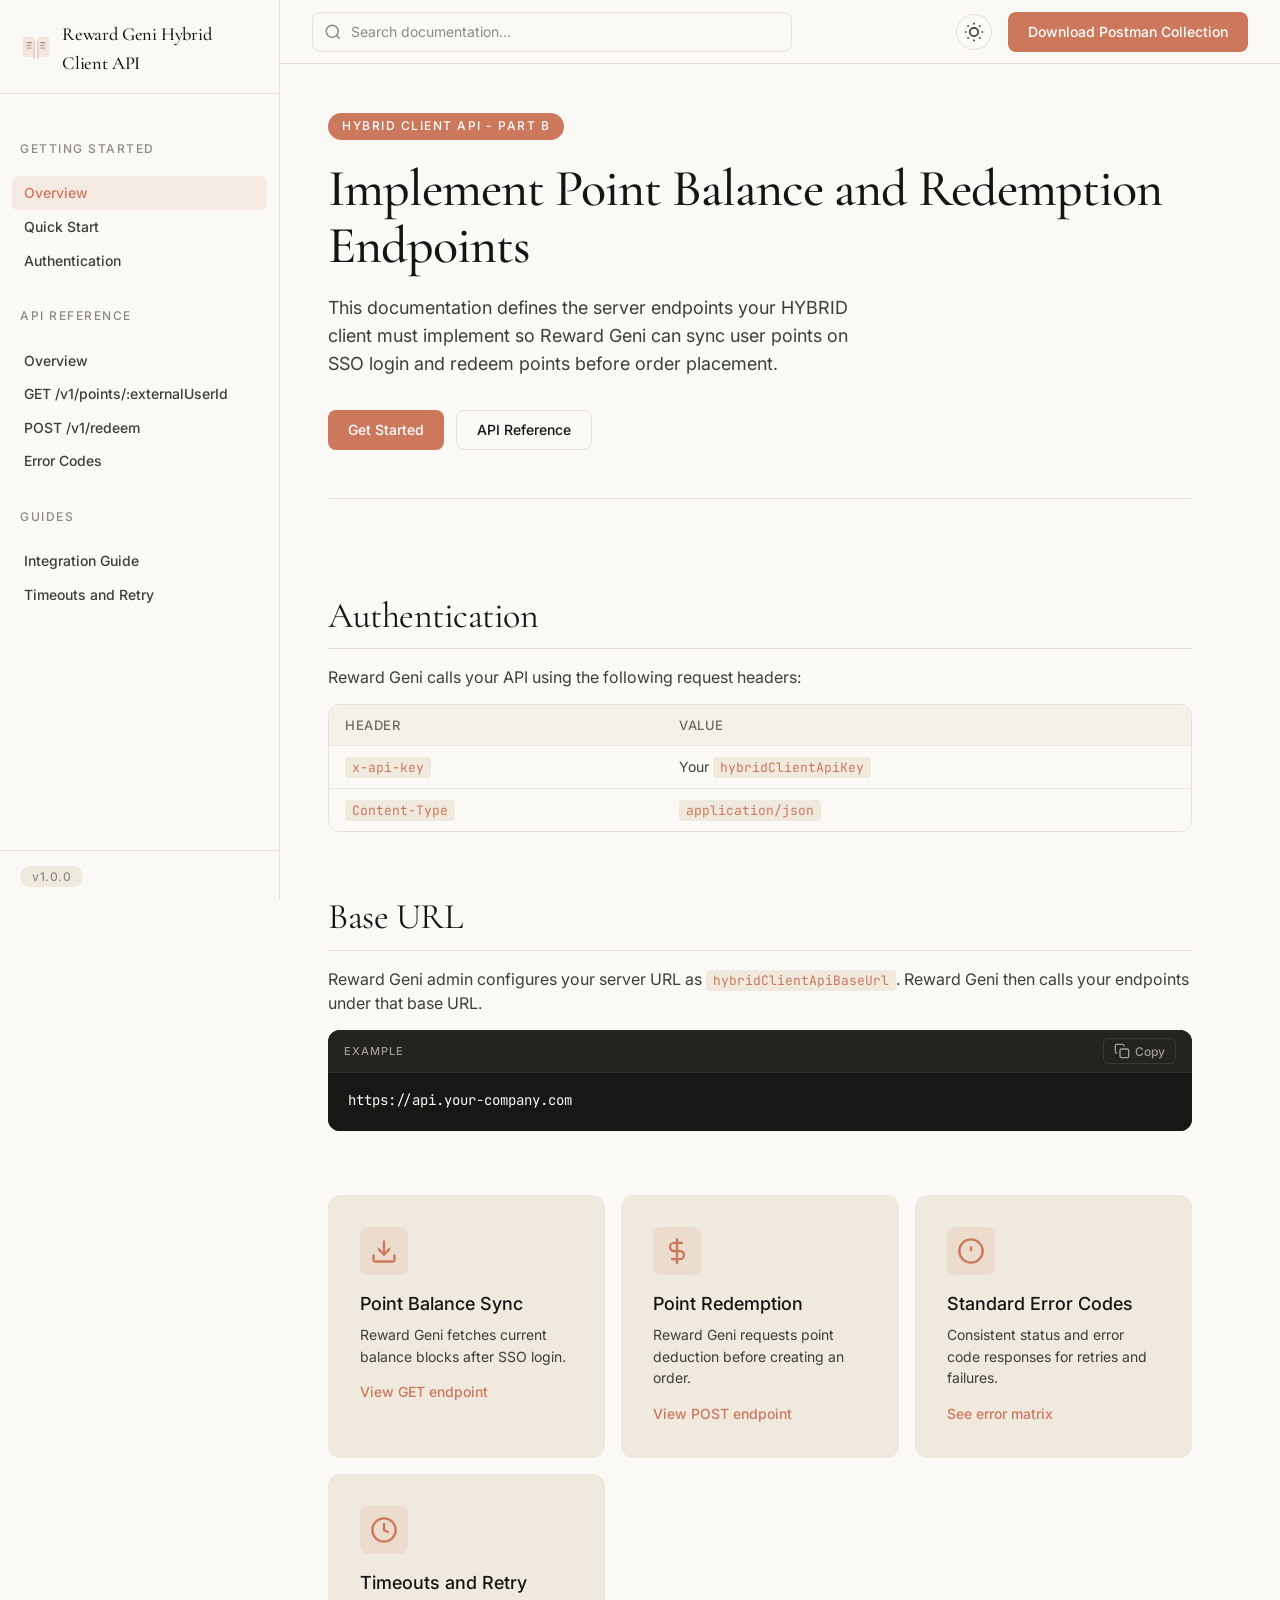
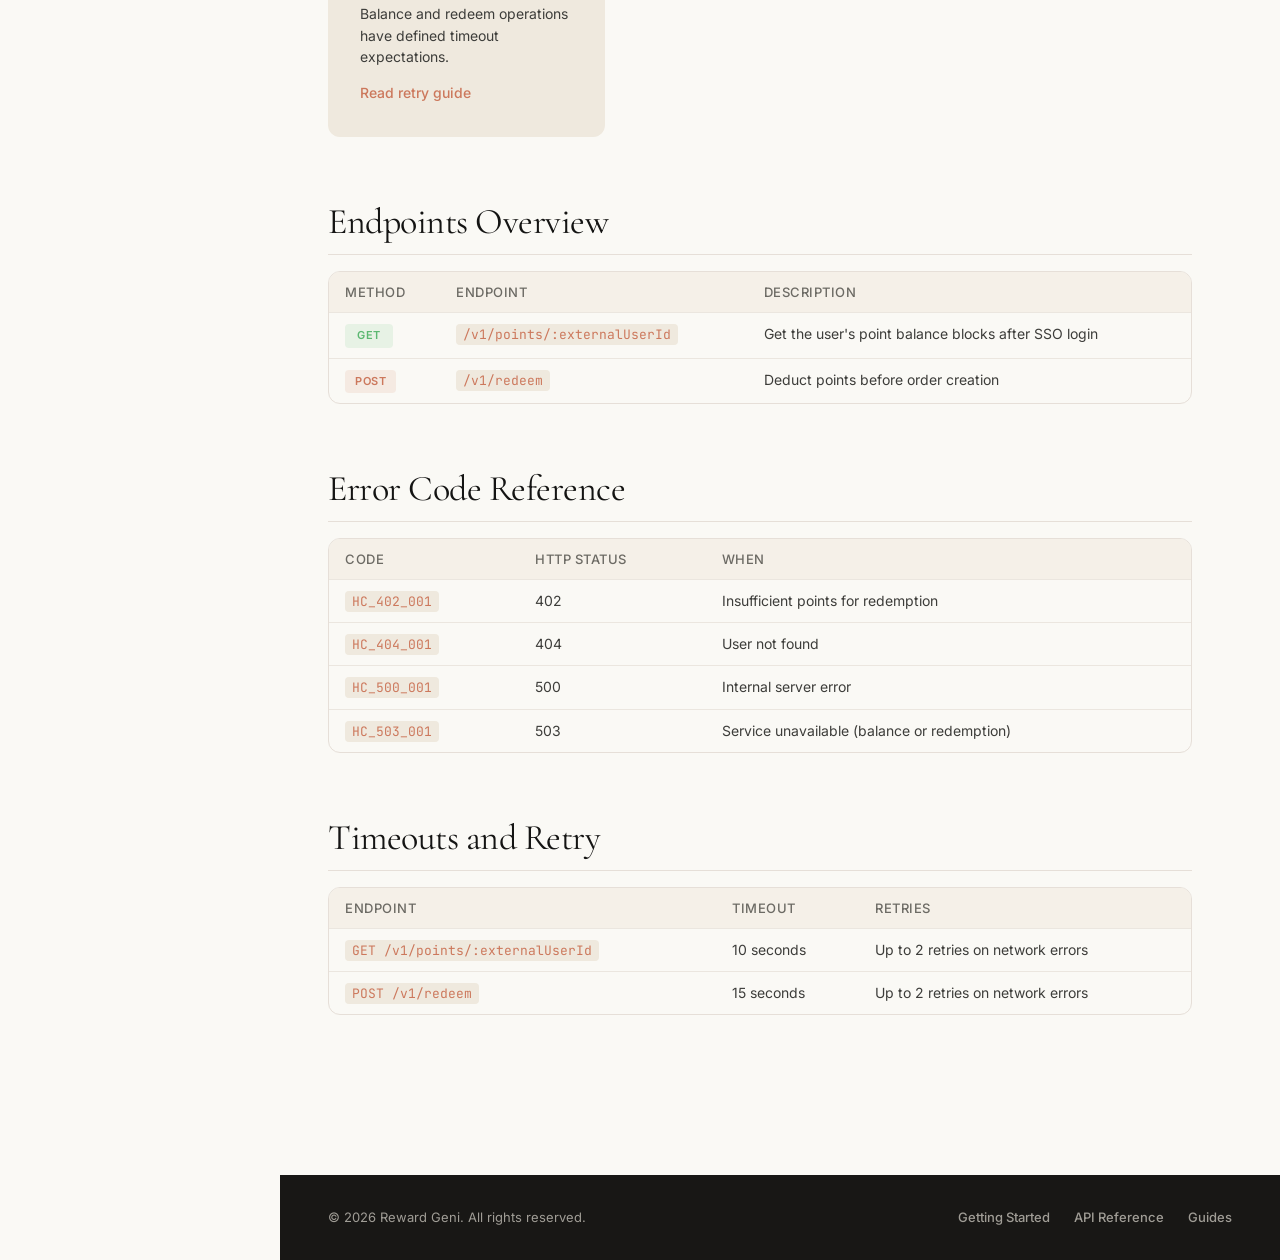
==== index.html @ 3ddd70ef "first commit" ====
<!DOCTYPE html>
<html lang="en" data-theme="light">

<head>
    <meta charset="UTF-8">
    <meta name="viewport" content="width=device-width, initial-scale=1.0">
    <title>Reward Geni - Hybrid Client API (Part B)</title>
    <meta name="description"
        content="Part B Hybrid Client API documentation for Reward Geni. Includes x-api-key authentication, point balance sync, point redemption, error codes, and retries.">
    <meta name="keywords"
        content="Reward Geni, Hybrid Client API, Part B, x-api-key, points, redemption, API documentation">
    <meta name="author" content="Reward Geni">
    <meta property="og:title" content="Reward Geni - Hybrid Client API (Part B)">
    <meta property="og:description"
        content="Documentation for implementing Part B Hybrid Client API endpoints on your server.">
    <meta property="og:type" content="website">
    <meta name="twitter:card" content="summary_large_image">
    <link rel="icon" type="image/svg+xml" href="assets/favicon.svg">
    <link rel="stylesheet" href="styles.css">
    <link rel="preconnect" href="https://fonts.googleapis.com">
    <link rel="preconnect" href="https://fonts.gstatic.com" crossorigin>
    <link
        href="https://fonts.googleapis.com/css2?family=Cormorant+Garamond:ital,wght@0,400;0,500;0,600;0,700;1,400&family=Inter:wght@300;400;500;600;700&family=JetBrains+Mono:wght@400;500&display=swap"
        rel="stylesheet">
</head>

<body>
    <aside class="sidebar" id="sidebar">
        <div class="sidebar-header">
            <a href="index.html" class="logo-link">
                <img src="assets/logo.svg" alt="Reward Geni" class="logo">
                <span class="logo-text" data-config-site-name>Reward Geni Hybrid Client API</span>
            </a>
            <button class="sidebar-close" id="sidebarClose" aria-label="Close sidebar">
                <svg width="24" height="24" viewBox="0 0 24 24" fill="none" stroke="currentColor" stroke-width="2">
                    <path d="M18 6L6 18M6 6l12 12" />
                </svg>
            </button>
        </div>
        <nav class="sidebar-nav">
            <div class="nav-section">
                <h3 class="nav-section-title">Getting Started</h3>
                <ul class="nav-list">
                    <li><a href="index.html" class="nav-link active">Overview</a></li>
                    <li><a href="docs/getting-started.html" class="nav-link">Quick Start</a></li>
                    <li><a href="docs/getting-started.html#authentication" class="nav-link">Authentication</a></li>
                </ul>
            </div>
            <div class="nav-section">
                <h3 class="nav-section-title">API Reference</h3>
                <ul class="nav-list">
                    <li><a href="docs/api.html" class="nav-link">Overview</a></li>
                    <li><a href="docs/api.html#get-point-balance" class="nav-link">GET /v1/points/:externalUserId</a>
                    </li>
                    <li><a href="docs/api.html#redeem-points" class="nav-link">POST /v1/redeem</a></li>
                    <li><a href="docs/api.html#error-codes" class="nav-link">Error Codes</a></li>
                </ul>
            </div>
            <div class="nav-section">
                <h3 class="nav-section-title">Guides</h3>
                <ul class="nav-list">
                    <li><a href="docs/guides.html" class="nav-link">Integration Guide</a></li>
                    <li><a href="docs/guides.html#timeouts-and-retry" class="nav-link">Timeouts and Retry</a></li>
                </ul>
            </div>
        </nav>
        <div class="sidebar-footer">
            <span class="version-badge" data-config-api-version>v1.0.0</span>
        </div>
    </aside>

    <div class="main-wrapper">
        <header class="topbar">
            <button class="menu-toggle" id="menuToggle" aria-label="Open sidebar">
                <svg width="24" height="24" viewBox="0 0 24 24" fill="none" stroke="currentColor" stroke-width="2">
                    <path d="M3 12h18M3 6h18M3 18h18" />
                </svg>
            </button>
            <div class="search-container">
                <svg class="search-icon" width="18" height="18" viewBox="0 0 24 24" fill="none" stroke="currentColor"
                    stroke-width="2">
                    <circle cx="11" cy="11" r="8" />
                    <path d="m21 21-4.35-4.35" />
                </svg>
                <input type="text" id="searchInput" class="search-input" placeholder="Search documentation..."
                    autocomplete="off">
                <div class="search-results" id="searchResults"></div>
            </div>
            <div class="topbar-actions">
                <button class="theme-toggle" id="themeToggle" aria-label="Toggle theme">
                    <svg class="sun-icon" width="20" height="20" viewBox="0 0 24 24" fill="none" stroke="currentColor"
                        stroke-width="2">
                        <circle cx="12" cy="12" r="5" />
                        <path
                            d="M12 1v2M12 21v2M4.22 4.22l1.42 1.42M18.36 18.36l1.42 1.42M1 12h2M21 12h2M4.22 19.78l1.42-1.42M18.36 5.64l1.42-1.42" />
                    </svg>
                    <svg class="moon-icon" width="20" height="20" viewBox="0 0 24 24" fill="none" stroke="currentColor"
                        stroke-width="2">
                        <path d="M21 12.79A9 9 0 1 1 11.21 3 7 7 0 0 0 21 12.79z" />
                    </svg>
                </button>
                <button type="button" class="btn btn-primary postman-download"
                    data-download-url="Reward%20Geni%20-%20Hybrid%20Client%20API%20Spec%20%28Part%20B%29.postman_collection.json"
                    data-download-filename="reward-geni-hybrid-client-api-part-b.postman_collection.json"
                    aria-label="Download Postman Collection">Download Postman Collection</button>
            </div>
        </header>

        <main class="content">
            <section class="hero">
                <div class="hero-content">
                    <span class="badge">Hybrid Client API - Part B</span>
                    <h1>Implement Point Balance and Redemption Endpoints</h1>
                    <p class="hero-description">
                        This documentation defines the server endpoints your HYBRID client must implement so Reward Geni
                        can sync user points on SSO login and redeem points before order placement.
                    </p>
                    <div class="hero-actions">
                        <a href="docs/getting-started.html" class="btn btn-primary">Get Started</a>
                        <a href="docs/api.html" class="btn btn-secondary">API Reference</a>
                    </div>
                </div>
            </section>

            <section class="content-section">
                <h2 id="authentication">Authentication <a href="#authentication" class="anchor-link">#</a></h2>
                <p>Reward Geni calls your API using the following request headers:</p>
                <div class="table-wrapper">
                    <table class="api-table">
                        <thead>
                            <tr>
                                <th>Header</th>
                                <th>Value</th>
                            </tr>
                        </thead>
                        <tbody>
                            <tr>
                                <td><code>x-api-key</code></td>
                                <td>Your <code>hybridClientApiKey</code></td>
                            </tr>
                            <tr>
                                <td><code>Content-Type</code></td>
                                <td><code>application/json</code></td>
                            </tr>
                        </tbody>
                    </table>
                </div>
            </section>

            <section class="content-section">
                <h2 id="base-url">Base URL <a href="#base-url" class="anchor-link">#</a></h2>
                <p>
                    Reward Geni admin configures your server URL as <code>hybridClientApiBaseUrl</code>. Reward Geni
                    then
                    calls your endpoints under that base URL.
                </p>
                <div class="code-block">
                    <div class="code-header">
                        <span class="code-lang">Example</span>
                        <button class="copy-btn" data-code="https://api.your-company.com">
                            <svg width="16" height="16" viewBox="0 0 24 24" fill="none" stroke="currentColor"
                                stroke-width="2">
                                <rect x="9" y="9" width="13" height="13" rx="2" ry="2" />
                                <path d="M5 15H4a2 2 0 0 1-2-2V4a2 2 0 0 1 2-2h9a2 2 0 0 1 2 2v1" />
                            </svg>
                            Copy
                        </button>
                    </div>
                    <pre><code>https://api.your-company.com</code></pre>
                </div>
            </section>

            <section class="features-grid">
                <div class="feature-card">
                    <div class="feature-icon">
                        <svg width="28" height="28" viewBox="0 0 24 24" fill="none" stroke="currentColor"
                            stroke-width="2">
                            <path d="M21 15v4a2 2 0 0 1-2 2H5a2 2 0 0 1-2-2v-4" />
                            <polyline points="7 10 12 15 17 10" />
                            <line x1="12" y1="15" x2="12" y2="3" />
                        </svg>
                    </div>
                    <h3>Point Balance Sync</h3>
                    <p>Reward Geni fetches current balance blocks after SSO login.</p>
                    <a href="docs/api.html#get-point-balance" class="feature-link">View GET endpoint</a>
                </div>
                <div class="feature-card">
                    <div class="feature-icon">
                        <svg width="28" height="28" viewBox="0 0 24 24" fill="none" stroke="currentColor"
                            stroke-width="2">
                            <path d="M12 1v22" />
                            <path d="M17 5H9.5a3.5 3.5 0 0 0 0 7H14.5a3.5 3.5 0 0 1 0 7H7" />
                        </svg>
                    </div>
                    <h3>Point Redemption</h3>
                    <p>Reward Geni requests point deduction before creating an order.</p>
                    <a href="docs/api.html#redeem-points" class="feature-link">View POST endpoint</a>
                </div>
                <div class="feature-card">
                    <div class="feature-icon">
                        <svg width="28" height="28" viewBox="0 0 24 24" fill="none" stroke="currentColor"
                            stroke-width="2">
                            <circle cx="12" cy="12" r="10" />
                            <line x1="12" y1="8" x2="12" y2="12" />
                            <line x1="12" y1="16" x2="12.01" y2="16" />
                        </svg>
                    </div>
                    <h3>Standard Error Codes</h3>
                    <p>Consistent status and error code responses for retries and failures.</p>
                    <a href="docs/api.html#error-codes" class="feature-link">See error matrix</a>
                </div>
                <div class="feature-card">
                    <div class="feature-icon">
                        <svg width="28" height="28" viewBox="0 0 24 24" fill="none" stroke="currentColor"
                            stroke-width="2">
                            <circle cx="12" cy="12" r="10" />
                            <polyline points="12 6 12 12 16 14" />
                        </svg>
                    </div>
                    <h3>Timeouts and Retry</h3>
                    <p>Balance and redeem operations have defined timeout expectations.</p>
                    <a href="docs/guides.html#timeouts-and-retry" class="feature-link">Read retry guide</a>
                </div>
            </section>

            <section class="content-section">
                <h2 id="endpoints-overview">Endpoints Overview <a href="#endpoints-overview" class="anchor-link">#</a>
                </h2>
                <div class="table-wrapper">
                    <table class="api-table">
                        <thead>
                            <tr>
                                <th>Method</th>
                                <th>Endpoint</th>
                                <th>Description</th>
                            </tr>
                        </thead>
                        <tbody>
                            <tr>
                                <td><span class="method-badge method-get">GET</span></td>
                                <td><code>/v1/points/:externalUserId</code></td>
                                <td>Get the user's point balance blocks after SSO login</td>
                            </tr>
                            <tr>
                                <td><span class="method-badge method-post">POST</span></td>
                                <td><code>/v1/redeem</code></td>
                                <td>Deduct points before order creation</td>
                            </tr>
                        </tbody>
                    </table>
                </div>
            </section>

            <section class="content-section">
                <h2 id="error-codes">Error Code Reference <a href="#error-codes" class="anchor-link">#</a></h2>
                <div class="table-wrapper">
                    <table class="api-table">
                        <thead>
                            <tr>
                                <th>Code</th>
                                <th>HTTP Status</th>
                                <th>When</th>
                            </tr>
                        </thead>
                        <tbody>
                            <tr>
                                <td><code>HC_402_001</code></td>
                                <td>402</td>
                                <td>Insufficient points for redemption</td>
                            </tr>
                            <tr>
                                <td><code>HC_404_001</code></td>
                                <td>404</td>
                                <td>User not found</td>
                            </tr>
                            <tr>
                                <td><code>HC_500_001</code></td>
                                <td>500</td>
                                <td>Internal server error</td>
                            </tr>
                            <tr>
                                <td><code>HC_503_001</code></td>
                                <td>503</td>
                                <td>Service unavailable (balance or redemption)</td>
                            </tr>
                        </tbody>
                    </table>
                </div>
            </section>

            <section class="content-section">
                <h2 id="timeouts-and-retry">Timeouts and Retry <a href="#timeouts-and-retry" class="anchor-link">#</a>
                </h2>
                <div class="table-wrapper">
                    <table class="api-table">
                        <thead>
                            <tr>
                                <th>Endpoint</th>
                                <th>Timeout</th>
                                <th>Retries</th>
                            </tr>
                        </thead>
                        <tbody>
                            <tr>
                                <td><code>GET /v1/points/:externalUserId</code></td>
                                <td>10 seconds</td>
                                <td>Up to 2 retries on network errors</td>
                            </tr>
                            <tr>
                                <td><code>POST /v1/redeem</code></td>
                                <td>15 seconds</td>
                                <td>Up to 2 retries on network errors</td>
                            </tr>
                        </tbody>
                    </table>
                </div>
            </section>

            <section class="content-section">
        </main>

        <footer class="footer">
            <div class="footer-content">
                <p>&copy; <span class="footer-year"></span> Reward Geni. All rights reserved.</p>
                <div class="footer-links">
                    <a href="docs/getting-started.html">Getting Started</a>
                    <a href="docs/api.html">API Reference</a>
                    <a href="docs/guides.html">Guides</a>
                </div>
            </div>
        </footer>
    </div>

    <div class="sidebar-overlay" id="sidebarOverlay"></div>

    <script src="config.js"></script>
    <script src="script.js"></script>
</body>

</html>
---- styles.css ----
/* ============================================
   Reward Geni Documentation — Styles
   Design System: Warm-canvas editorial (Anthropic/Claude inspired)
   ============================================ */

/* CSS Variables — Light Theme (Cream Canvas) */
:root,
[data-theme="light"] {
    --bg-primary: #faf9f5;
    --bg-secondary: #f5f0e8;
    --bg-tertiary: #efe9de;
    --bg-sidebar: #faf9f5;
    --bg-code: #181715;
    --bg-code-header: #252320;
    --bg-code-inner: #1f1e1b;
    --bg-hover: #f5f0e8;
    --bg-badge: #efe9de;
    --text-primary: #141413;
    --text-secondary: #3d3d3a;
    --text-tertiary: #6c6a64;
    --text-muted: #8e8b82;
    --text-link: #cc785c;
    --text-link-hover: #a9583e;
    --border-color: #e6dfd8;
    --border-light: #ebe6df;
    --hairline: #e6dfd8;
    --shadow-sm: 0 1px 3px rgba(20,20,19,0.06);
    --shadow-md: 0 4px 12px rgba(20,20,19,0.08);
    --shadow-lg: 0 10px 30px rgba(20,20,19,0.1);
    --accent: #cc785c;
    --accent-light: rgba(204,120,92,0.12);
    --accent-dark: #a9583e;
    --accent-disabled: #e6dfd8;
    --success: #5db872;
    --success-bg: rgba(93,184,114,0.1);
    --warning: #d4a017;
    --warning-bg: rgba(212,160,23,0.1);
    --danger: #c64545;
    --danger-bg: rgba(198,69,69,0.1);
    --info: #5db8a6;
    --info-bg: rgba(93,184,166,0.1);
    --accent-teal: #5db8a6;
    --accent-amber: #e8a55a;
    --on-primary: #ffffff;
    --on-dark: #faf9f5;
    --on-dark-soft: #a09d96;
    --surface-dark: #181715;
    --surface-dark-elevated: #252320;
    --surface-dark-soft: #1f1e1b;
    --method-get: #5db872;
    --method-get-bg: rgba(93,184,114,0.12);
    --method-post: #cc785c;
    --method-post-bg: rgba(204,120,92,0.12);
    --method-put: #e8a55a;
    --method-put-bg: rgba(232,165,90,0.12);
    --method-delete: #c64545;
    --method-delete-bg: rgba(198,69,69,0.12);
    --radius-xs: 4px;
    --radius-sm: 6px;
    --radius-md: 8px;
    --radius-lg: 12px;
    --radius-xl: 16px;
    --radius-pill: 9999px;
    --sidebar-width: 280px;
    --topbar-height: 64px;
    --font-display: 'Cormorant Garamond', 'Tiempos Headline', Garamond, 'Times New Roman', serif;
    --font-body: 'Inter', -apple-system, BlinkMacSystemFont, 'Segoe UI', Roboto, sans-serif;
    --font-code: 'JetBrains Mono', ui-monospace, 'Cascadia Code', monospace;
}

/* CSS Variables — Dark Theme */
[data-theme="dark"] {
    --bg-primary: #141413;
    --bg-secondary: #181715;
    --bg-tertiary: #1f1e1b;
    --bg-sidebar: #181715;
    --bg-code: #1f1e1b;
    --bg-code-header: #252320;
    --bg-code-inner: #181715;
    --bg-hover: #252320;
    --bg-badge: #252320;
    --text-primary: #faf9f5;
    --text-secondary: #a09d96;
    --text-tertiary: #6c6a64;
    --text-muted: #6c6a64;
    --text-link: #d4916e;
    --text-link-hover: #e8a88a;
    --border-color: #252320;
    --border-light: #1f1e1b;
    --hairline: #252320;
    --shadow-sm: 0 1px 3px rgba(0,0,0,0.3);
    --shadow-md: 0 4px 12px rgba(0,0,0,0.4);
    --shadow-lg: 0 10px 30px rgba(0,0,0,0.5);
    --accent: #d4916e;
    --accent-light: rgba(212,145,110,0.15);
    --accent-dark: #e8a88a;
    --accent-disabled: #252320;
    --success: #5db872;
    --success-bg: rgba(93,184,114,0.15);
    --warning: #e8a55a;
    --warning-bg: rgba(232,165,90,0.15);
    --danger: #d46b6b;
    --danger-bg: rgba(212,107,107,0.15);
    --info: #5db8a6;
    --info-bg: rgba(93,184,166,0.15);
    --accent-teal: #5db8a6;
    --accent-amber: #e8a55a;
    --on-primary: #ffffff;
    --on-dark: #faf9f5;
    --on-dark-soft: #a09d96;
    --surface-dark: #1f1e1b;
    --surface-dark-elevated: #252320;
    --surface-dark-soft: #181715;
    --method-get: #5db872;
    --method-get-bg: rgba(93,184,114,0.15);
    --method-post: #d4916e;
    --method-post-bg: rgba(212,145,110,0.15);
    --method-put: #e8a55a;
    --method-put-bg: rgba(232,165,90,0.15);
    --method-delete: #d46b6b;
    --method-delete-bg: rgba(212,107,107,0.15);
}

/* Reset */
*, *::before, *::after { box-sizing: border-box; margin: 0; padding: 0; }

html {
    scroll-padding-top: calc(var(--topbar-height) + 24px);
    scroll-behavior: smooth;
}

body {
    font-family: var(--font-body);
    background: var(--bg-primary);
    color: var(--text-primary);
    font-size: 16px;
    line-height: 1.55;
    min-height: 100vh;
    -webkit-font-smoothing: antialiased;
    -moz-osx-font-smoothing: grayscale;
}

/* ============================================
   Sidebar
   ============================================ */
.sidebar {
    position: fixed;
    left: 0; top: 0;
    width: var(--sidebar-width);
    height: 100vh;
    background: var(--bg-sidebar);
    border-right: 1px solid var(--hairline);
    display: flex;
    flex-direction: column;
    z-index: 100;
    transition: transform 0.3s ease;
    overflow-y: auto;
}

.sidebar-header {
    padding: 20px 20px 16px;
    border-bottom: 1px solid var(--hairline);
    display: flex;
    align-items: center;
    justify-content: space-between;
    flex-shrink: 0;
}

.sidebar-close {
    display: none;
    background: none;
    border: none;
    color: var(--text-secondary);
    cursor: pointer;
    padding: 4px;
    border-radius: var(--radius-sm);
}
.sidebar-close:hover { background: var(--bg-hover); }

.logo-link {
    display: flex;
    align-items: center;
    gap: 10px;
    text-decoration: none;
    color: var(--text-primary);
}

.logo {
    width: 32px; height: 32px;
    border-radius: var(--radius-sm);
}

.logo-text {
    font-family: var(--font-display);
    font-size: 1.15rem;
    font-weight: 500;
    letter-spacing: -0.01em;
    color: var(--text-primary);
}

.sidebar-nav {
    flex: 1;
    padding: 16px 12px;
    overflow-y: auto;
}

.nav-section { margin-bottom: 24px; }

.nav-section-title {
    font-family: var(--font-body);
    font-size: 12px;
    font-weight: 500;
    text-transform: uppercase;
    letter-spacing: 1.5px;
    color: var(--text-muted);
    padding: 0 8px 8px;
}

.nav-list { list-style: none; }

.nav-link {
    display: block;
    padding: 7px 12px;
    font-family: var(--font-body);
    font-size: 14px;
    font-weight: 500;
    color: var(--text-secondary);
    text-decoration: none;
    border-radius: var(--radius-sm);
    transition: all 0.15s ease;
    line-height: 1.4;
}

.nav-link:hover {
    background: var(--bg-hover);
    color: var(--text-primary);
}

.nav-link.active {
    background: var(--accent-light);
    color: var(--accent);
}

.sidebar-footer {
    padding: 12px 20px;
    border-top: 1px solid var(--hairline);
    flex-shrink: 0;
}

.version-badge {
    font-family: var(--font-body);
    font-size: 12px;
    font-weight: 500;
    background: var(--bg-badge);
    color: var(--text-muted);
    padding: 3px 12px;
    border-radius: var(--radius-pill);
    letter-spacing: 0.5px;
}

/* ============================================
   Main Wrapper
   ============================================ */
.main-wrapper {
    margin-left: var(--sidebar-width);
    min-height: 100vh;
    display: flex;
    flex-direction: column;
}

/* ============================================
   Top Bar
   ============================================ */
.topbar {
    position: sticky;
    top: 0;
    z-index: 140;
    height: var(--topbar-height);
    border-bottom: 1px solid var(--hairline);
    display: flex;
    align-items: center;
    padding: 0 32px;
    gap: 16px;
    backdrop-filter: blur(12px);
    overflow-anchor: none;
}

[data-theme="light"] .topbar { background: rgba(250,249,245,0.88); }
[data-theme="dark"] .topbar  { background: rgba(20,20,19,0.88); }

.menu-toggle {
    display: none;
    background: none;
    border: none;
    color: var(--text-secondary);
    cursor: pointer;
    padding: 6px;
    border-radius: var(--radius-sm);
}
.menu-toggle:hover { background: var(--bg-hover); }

.search-container {
    flex: 1;
    max-width: 480px;
    position: relative;
    z-index: 180;
    overflow-anchor: none;
}

.search-icon {
    position: absolute;
    left: 12px; top: 50%;
    transform: translateY(-50%);
    color: var(--text-muted);
    pointer-events: none;
}

.search-input {
    width: 100%;
    padding: 9px 14px 9px 38px;
    background: var(--bg-primary);
    border: 1px solid var(--hairline);
    border-radius: var(--radius-md);
    font-family: var(--font-body);
    font-size: 14px;
    color: var(--text-primary);
    outline: none;
    transition: border-color 0.15s ease, box-shadow 0.15s ease;
    height: 40px;
}

.search-input:focus {
    border-color: var(--accent);
    box-shadow: 0 0 0 3px var(--accent-light);
}

.search-input::placeholder { color: var(--text-muted); }

.search-results {
    visibility: hidden;
    opacity: 0;
    position: absolute;
    top: calc(100% + 6px);
    left: 0; right: 0;
    background: var(--bg-primary);
    border: 1px solid var(--hairline);
    border-radius: var(--radius-lg);
    box-shadow: var(--shadow-lg);
    max-height: 400px;
    overflow-y: auto;
    z-index: 220;
    pointer-events: none;
    transition: opacity 0.15s ease, visibility 0.15s ease;
    overflow-anchor: none;
}

.search-results.active {
    visibility: visible;
    opacity: 1;
    pointer-events: auto;
}

.search-result-item {
    padding: 12px 16px;
    border-bottom: 1px solid var(--border-light);
    cursor: pointer;
    text-decoration: none;
    display: block;
    color: inherit;
    transition: background 0.1s;
}
.search-result-item:hover { background: var(--bg-hover); }
.search-result-item:last-child { border-bottom: none; }

.search-result-title {
    font-weight: 500;
    font-size: 14px;
    color: var(--text-primary);
    margin-bottom: 2px;
}

.search-result-section {
    font-size: 13px;
    color: var(--text-muted);
}

.search-no-results {
    padding: 16px;
    text-align: center;
    color: var(--text-muted);
    font-size: 14px;
}

.topbar-actions {
    display: flex;
    align-items: center;
    gap: 16px;
    margin-left: auto;
}

.postman-download {
    height: 32px;
    padding: 0 16px;
    font-size: 13px;
}

.theme-toggle {
    background: none;
    border: 1px solid var(--hairline);
    color: var(--text-secondary);
    cursor: pointer;
    padding: 0;
    width: 36px;
    height: 36px;
    border-radius: var(--radius-pill);
    display: flex;
    align-items: center;
    justify-content: center;
    transition: all 0.15s ease;
}
.theme-toggle:hover { background: var(--bg-hover); color: var(--text-primary); border-color: var(--accent); }

[data-theme="light"] .moon-icon { display: none; }
[data-theme="dark"]  .sun-icon  { display: none; }

/* ============================================
   Content
   ============================================ */
.content {
    flex: 1;
    padding: 48px 48px 96px;
    max-width: 960px;
    width: 100%;
}

/* Hero */
.hero {
    margin-bottom: 96px;
    padding-bottom: 48px;
    border-bottom: 1px solid var(--hairline);
}

.badge {
    display: inline-block;
    font-family: var(--font-body);
    font-size: 12px;
    font-weight: 500;
    letter-spacing: 1.5px;
    text-transform: uppercase;
    background: var(--accent);
    color: var(--on-primary);
    padding: 4px 14px;
    border-radius: var(--radius-pill);
    margin-bottom: 20px;
}

.hero h1 {
    font-family: var(--font-display);
    font-size: clamp(2.25rem, 5vw, 3.25rem);
    font-weight: 500;
    letter-spacing: -1px;
    line-height: 1.1;
    margin-bottom: 20px;
    color: var(--text-primary);
}

.hero-description {
    font-family: var(--font-body);
    font-size: 18px;
    font-weight: 400;
    color: var(--text-secondary);
    max-width: 560px;
    margin-bottom: 32px;
    line-height: 1.55;
}

.hero-actions {
    display: flex;
    gap: 12px;
    flex-wrap: wrap;
}

/* Buttons */
.btn {
    display: inline-flex;
    align-items: center;
    gap: 6px;
    padding: 12px 20px;
    font-family: var(--font-body);
    font-size: 14px;
    font-weight: 500;
    line-height: 1;
    border-radius: var(--radius-md);
    text-decoration: none;
    transition: all 0.15s ease;
    border: none;
    cursor: pointer;
    height: 40px;
}

.btn-primary {
    background: var(--accent);
    color: var(--on-primary);
}
.btn-primary:hover { background: var(--accent-dark); }

.btn-secondary {
    background: var(--bg-primary);
    color: var(--text-primary);
    border: 1px solid var(--hairline);
}
.btn-secondary:hover { background: var(--bg-hover); border-color: var(--accent); color: var(--accent); }

/* ============================================
   Content Sections
   ============================================ */
.content-section {
    margin-bottom: 64px;
}

h1 {
    font-family: var(--font-display);
    font-size: clamp(2rem, 4vw, 2.75rem);
    font-weight: 500;
    letter-spacing: -0.5px;
    line-height: 1.15;
    margin-bottom: 16px;
    color: var(--text-primary);
}

h2 {
    font-family: var(--font-display);
    font-size: 36px;
    font-weight: 400;
    letter-spacing: -0.5px;
    line-height: 1.15;
    margin-bottom: 16px;
    color: var(--text-primary);
    padding-bottom: 12px;
    border-bottom: 1px solid var(--hairline);
}

h3 {
    font-family: var(--font-display);
    font-size: 24px;
    font-weight: 500;
    letter-spacing: -0.2px;
    line-height: 1.2;
    margin: 32px 0 12px;
    color: var(--text-primary);
}

h4 {
    font-family: var(--font-body);
    font-size: 16px;
    font-weight: 500;
    line-height: 1.4;
    margin: 24px 0 8px;
    color: var(--text-primary);
}

p { margin-bottom: 14px; color: var(--text-secondary); font-size: 16px; line-height: 1.55; }

a:not(.btn):not(.nav-link):not(.search-result-item):not(.logo-link):not(.footer-links a):not(.feature-link) {
    color: var(--text-link);
    text-decoration: none;
    transition: color 0.15s;
}
a:not(.btn):not(.nav-link):not(.search-result-item):not(.logo-link):not(.footer-links a):not(.feature-link):hover {
    color: var(--text-link-hover);
}

.anchor-link {
    color: var(--accent);
    text-decoration: none;
    opacity: 0;
    margin-left: 8px;
    font-family: var(--font-body);
    font-weight: 400;
    font-size: 0.8em;
    transition: opacity 0.15s;
}
h2:hover .anchor-link,
h3:hover .anchor-link { opacity: 1; }

/* ============================================
   Feature Cards
   ============================================ */
.features-grid {
    display: grid;
    grid-template-columns: repeat(auto-fill, minmax(240px, 1fr));
    gap: 16px;
    margin-bottom: 64px;
}

.feature-card {
    background: var(--bg-tertiary);
    border: none;
    border-radius: var(--radius-lg);
    padding: 32px;
    transition: all 0.2s ease;
}
.feature-card:hover {
    transform: translateY(-2px);
    box-shadow: var(--shadow-md);
}

.feature-icon {
    width: 48px; height: 48px;
    background: var(--accent-light);
    border-radius: var(--radius-md);
    display: flex;
    align-items: center;
    justify-content: center;
    margin-bottom: 16px;
    color: var(--accent);
}

.feature-card h3 {
    font-family: var(--font-body);
    font-size: 18px;
    font-weight: 500;
    line-height: 1.4;
    margin: 0 0 8px;
    color: var(--text-primary);
    letter-spacing: 0;
}

.feature-card p {
    font-size: 14px;
    color: var(--text-secondary);
    margin-bottom: 12px;
    line-height: 1.55;
}

.feature-link {
    font-family: var(--font-body);
    font-size: 14px;
    font-weight: 500;
    color: var(--accent);
    text-decoration: none;
    transition: color 0.15s;
}
.feature-link:hover { color: var(--accent-dark); }

.next-steps-grid .next-step-card {
    display: flex;
    flex-direction: column;
    min-height: 196px;
}

.next-steps-grid .next-step-link {
    margin-top: auto;
    align-self: flex-end;
    text-align: right;
}

/* ============================================
   Tables
   ============================================ */
.table-wrapper {
    overflow-x: auto;
    margin-bottom: 20px;
    border: 1px solid var(--hairline);
    border-radius: var(--radius-lg);
}

.api-table {
    width: 100%;
    border-collapse: collapse;
    font-size: 14px;
}

.api-table thead {
    background: var(--bg-secondary);
    border-bottom: 1px solid var(--hairline);
}

.api-table th {
    padding: 10px 16px;
    text-align: left;
    font-family: var(--font-body);
    font-weight: 500;
    font-size: 13px;
    text-transform: uppercase;
    letter-spacing: 0.5px;
    color: var(--text-tertiary);
    white-space: nowrap;
}

.api-table td {
    padding: 10px 16px;
    border-top: 1px solid var(--border-light);
    color: var(--text-secondary);
    vertical-align: top;
    font-size: 14px;
}

.api-table tbody tr:hover { background: var(--bg-hover); }

/* Method Badges */
.method-badge {
    display: inline-block;
    font-family: var(--font-body);
    font-size: 11px;
    font-weight: 600;
    padding: 3px 10px;
    border-radius: var(--radius-xs);
    letter-spacing: 0.5px;
    text-transform: uppercase;
    min-width: 48px;
    text-align: center;
}

.method-get  { background: var(--method-get-bg);  color: var(--method-get); }
.method-post { background: var(--method-post-bg); color: var(--method-post); }
.method-put  { background: var(--method-put-bg);  color: var(--method-put); }
.method-delete { background: var(--method-delete-bg); color: var(--method-delete); }

/* ============================================
   Code Blocks
   ============================================ */
code {
    font-family: var(--font-code);
    font-size: 13px;
    background: var(--bg-tertiary);
    padding: 2px 7px;
    border-radius: var(--radius-xs);
    color: var(--accent);
    border: none;
}

pre code {
    background: none;
    padding: 0;
    border: none;
    color: var(--on-dark);
    font-size: 14px;
    line-height: 1.6;
}

.code-block {
    background: var(--surface-dark);
    border: none;
    border-radius: var(--radius-lg);
    overflow: hidden;
    margin-bottom: 20px;
}

.code-header {
    display: flex;
    align-items: center;
    justify-content: space-between;
    padding: 8px 16px;
    background: var(--surface-dark-elevated);
    border-bottom: 1px solid rgba(255,255,255,0.06);
}

.code-lang {
    font-family: var(--font-body);
    font-size: 11px;
    font-weight: 500;
    text-transform: uppercase;
    color: var(--on-dark-soft);
    letter-spacing: 1px;
}

.copy-btn {
    display: flex;
    align-items: center;
    gap: 5px;
    background: transparent;
    border: 1px solid rgba(255,255,255,0.1);
    color: var(--on-dark-soft);
    cursor: pointer;
    padding: 4px 10px;
    border-radius: var(--radius-sm);
    font-family: var(--font-body);
    font-size: 12px;
    font-weight: 500;
    transition: all 0.15s ease;
}
.copy-btn:hover {
    background: rgba(255,255,255,0.06);
    border-color: rgba(255,255,255,0.2);
    color: var(--on-dark);
}
.copy-btn.copied {
    color: var(--success);
    border-color: var(--success);
}

pre {
    padding: 16px 20px;
    overflow-x: auto;
    line-height: 1.6;
    color: var(--on-dark);
    background: var(--surface-dark);
}

/* Syntax Highlighting — warm dark theme */
.token-string   { color: #a3d9a5; }
.token-number   { color: #e8a55a; }
.token-boolean  { color: #7dc4e4; }
.token-keyword  { color: #d4916e; }
.token-comment  { color: #6c6a64; font-style: italic; }
.token-key      { color: #7dc4e4; }
.token-url      { color: #5db8a6; }

[data-theme="light"] .token-string  { color: #a3d9a5; }
[data-theme="light"] .token-number  { color: #e8a55a; }
[data-theme="light"] .token-boolean { color: #7dc4e4; }
[data-theme="light"] .token-keyword { color: #d4916e; }
[data-theme="light"] .token-comment { color: #6c6a64; }
[data-theme="light"] .token-key     { color: #7dc4e4; }
[data-theme="light"] .token-url     { color: #5db8a6; }

/* ============================================
   Endpoint Block
   ============================================ */
.endpoint-block {
    border: 1px solid var(--hairline);
    border-radius: var(--radius-lg);
    margin-bottom: 32px;
    overflow: hidden;
    background: var(--bg-primary);
}

.endpoint-header {
    display: flex;
    align-items: center;
    gap: 12px;
    padding: 16px 20px;
    background: var(--bg-secondary);
    border-bottom: 1px solid var(--hairline);
    flex-wrap: wrap;
}

.endpoint-url {
    font-family: var(--font-code);
    font-size: 15px;
    font-weight: 500;
    color: var(--text-primary);
}

.endpoint-body { padding: 24px; }

.endpoint-description {
    color: var(--text-secondary);
    margin-bottom: 24px;
    font-size: 16px;
    line-height: 1.55;
}

/* ============================================
   Callouts
   ============================================ */
.callout {
    display: flex;
    gap: 12px;
    padding: 16px 20px;
    border-radius: var(--radius-lg);
    margin: 20px 0;
    font-size: 14px;
    line-height: 1.55;
    border: none;
}

.callout-icon {
    flex-shrink: 0;
    font-size: 1.1rem;
    line-height: 1.5;
}

.callout-content { flex: 1; }
.callout-content strong { color: var(--text-primary); }

.callout-warning {
    background: var(--warning-bg);
    color: var(--text-secondary);
}

.callout-info {
    background: var(--info-bg);
    color: var(--text-secondary);
}

.callout-danger {
    background: var(--danger-bg);
    color: var(--text-secondary);
}

.callout-success {
    background: var(--success-bg);
    color: var(--text-secondary);
}

/* ============================================
   Tabs (for code examples)
   ============================================ */
.code-tabs {
    border: none;
    border-radius: var(--radius-lg);
    overflow: hidden;
    margin-bottom: 20px;
}

.code-tabs-header {
    display: flex;
    background: var(--surface-dark-elevated);
    border-bottom: 1px solid rgba(255,255,255,0.06);
    overflow-x: auto;
}

.code-tab-btn {
    padding: 8px 16px;
    font-family: var(--font-body);
    font-size: 12px;
    font-weight: 500;
    color: var(--on-dark-soft);
    background: none;
    border: none;
    cursor: pointer;
    border-bottom: 2px solid transparent;
    transition: all 0.15s;
    white-space: nowrap;
    letter-spacing: 0.3px;
}

.code-tab-btn:hover { color: var(--on-dark); }

.code-tab-btn.active {
    color: var(--accent);
    border-bottom-color: var(--accent);
}

.code-tab-content { display: none; }
.code-tab-content.active { display: block; }

.code-tab-content .code-block { border: none; border-radius: 0; margin: 0; }

/* ============================================
   Steps
   ============================================ */
.steps {
    counter-reset: step-counter;
    list-style: none;
    padding-left: 0;
}

.step {
    counter-increment: step-counter;
    position: relative;
    padding-left: 56px;
    margin-bottom: 40px;
}

.step::before {
    content: counter(step-counter);
    position: absolute;
    left: 0; top: 2px;
    width: 36px; height: 36px;
    background: var(--accent);
    color: var(--on-primary);
    border-radius: var(--radius-pill);
    display: flex;
    align-items: center;
    justify-content: center;
    font-family: var(--font-body);
    font-size: 14px;
    font-weight: 500;
}

.step h3 {
    margin-top: 6px;
    margin-bottom: 10px;
}

/* ============================================
   Footer
   ============================================ */
.footer {
    background: var(--surface-dark);
    padding: 32px 48px;
    margin-top: auto;
    border-top: none;
}

.footer-content {
    display: flex;
    align-items: center;
    justify-content: space-between;
    flex-wrap: wrap;
    gap: 16px;
}

.footer p {
    font-size: 13px;
    color: var(--on-dark-soft);
    margin: 0;
}

.footer-links {
    display: flex;
    gap: 24px;
}

.footer-links a {
    font-size: 13px;
    font-weight: 500;
    color: var(--on-dark-soft);
    text-decoration: none;
    transition: color 0.15s;
}
.footer-links a:hover { color: var(--accent); }

/* ============================================
   Sidebar Overlay (mobile)
   ============================================ */
.sidebar-overlay {
    display: none;
    position: fixed;
    inset: 0;
    background: rgba(20,20,19,0.5);
    z-index: 95;
    backdrop-filter: blur(2px);
}

.sidebar-overlay.active { display: block; }

/* ============================================
   Responsive
   ============================================ */
@media (max-width: 900px) {
    .sidebar {
        transform: translateX(-100%);
        width: 280px;
    }
    .sidebar.open { transform: translateX(0); }
    .sidebar-close { display: flex; }

    .main-wrapper { margin-left: 0; }

    .menu-toggle { display: flex; }

    .topbar {
        padding: 0 16px;
        gap: 12px;
    }

    .topbar-actions {
        gap: 10px;
    }

    .postman-download {
        padding: 0 14px;
        font-size: 12px;
    }

    .content { padding: 28px 20px 64px; }

    .footer { padding: 24px 20px; }

    .features-grid { grid-template-columns: 1fr; }

    .endpoint-header { flex-direction: column; align-items: flex-start; gap: 8px; }
}

@media (max-width: 600px) {
    .topbar {
        height: auto;
        min-height: var(--topbar-height);
        padding: 10px 12px;
        flex-wrap: wrap;
        align-items: center;
        gap: 10px;
    }

    .menu-toggle {
        order: 1;
    }

    .topbar-actions {
        order: 2;
        margin-left: auto;
        gap: 8px;
    }

    .search-container {
        order: 3;
        flex: 1 1 100%;
        max-width: none;
    }

    .search-input {
        height: 38px;
        font-size: 13px;
    }

    .postman-download {
        height: 34px;
        padding: 0 10px;
        font-size: 12px;
        white-space: nowrap;
        flex: 0 0 auto;
    }

    .hero h1 { font-size: 1.75rem; letter-spacing: -0.3px; }
    .hero-description { font-size: 16px; }
    .hero-actions { flex-direction: column; }
    .hero-actions .btn { width: 100%; justify-content: center; }
    h2 { font-size: 28px; }
    h3 { font-size: 20px; }
}

@media (max-width: 380px) {
    .postman-download {
        padding: 0 8px;
        font-size: 11px;
        letter-spacing: 0;
    }
}

/* ============================================
   Scrollbar
   ============================================ */
::-webkit-scrollbar { width: 6px; height: 6px; }
::-webkit-scrollbar-track { background: transparent; }
::-webkit-scrollbar-thumb { background: var(--hairline); border-radius: 3px; }
::-webkit-scrollbar-thumb:hover { background: var(--text-muted); }

/* ============================================
   Page Transition
   ============================================ */
.page-transition-overlay {
    position: fixed;
    inset: 0;
    background: var(--bg-primary);
    z-index: 9999;
    opacity: 0;
    pointer-events: none;
    transition: opacity 0.25s ease;
}

.page-transition-overlay.active {
    opacity: 1;
    pointer-events: all;
}

/* Fade-in on page load */
.main-wrapper {
    animation: fadeInUp 0.45s ease forwards;
}

@keyframes fadeInUp {
    from {
        opacity: 0;
        transform: translateY(16px);
    }
    to {
        opacity: 1;
        transform: translateY(0);
    }
}

/* ============================================
   Selection
   ============================================ */
::selection {
    background: var(--accent);
    color: var(--on-primary);
}

/* ============================================
   Print
   ============================================ */
@media print {
    .sidebar, .topbar, .menu-toggle, .theme-toggle, .copy-btn, .sidebar-overlay { display: none !important; }
    .main-wrapper { margin-left: 0; }
    .content { max-width: 100%; padding: 0; }
    .code-block { break-inside: avoid; }
}
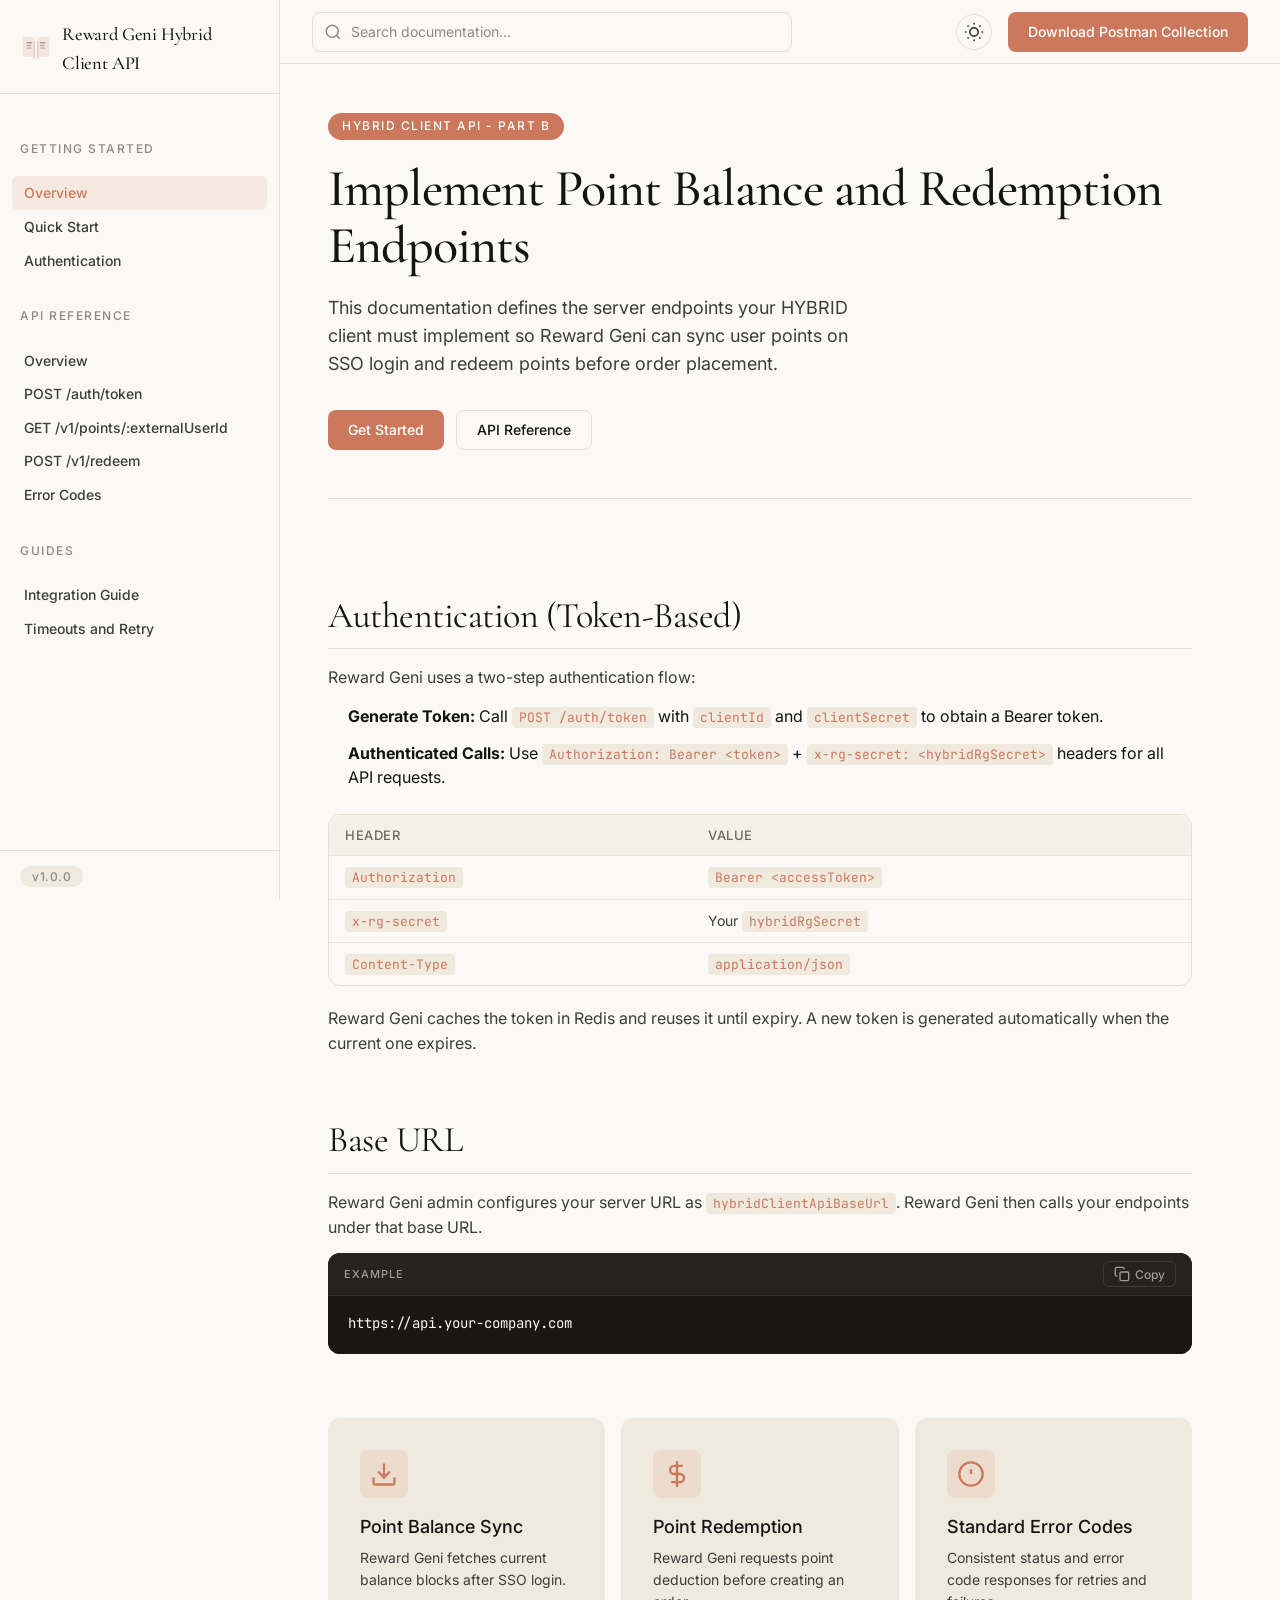
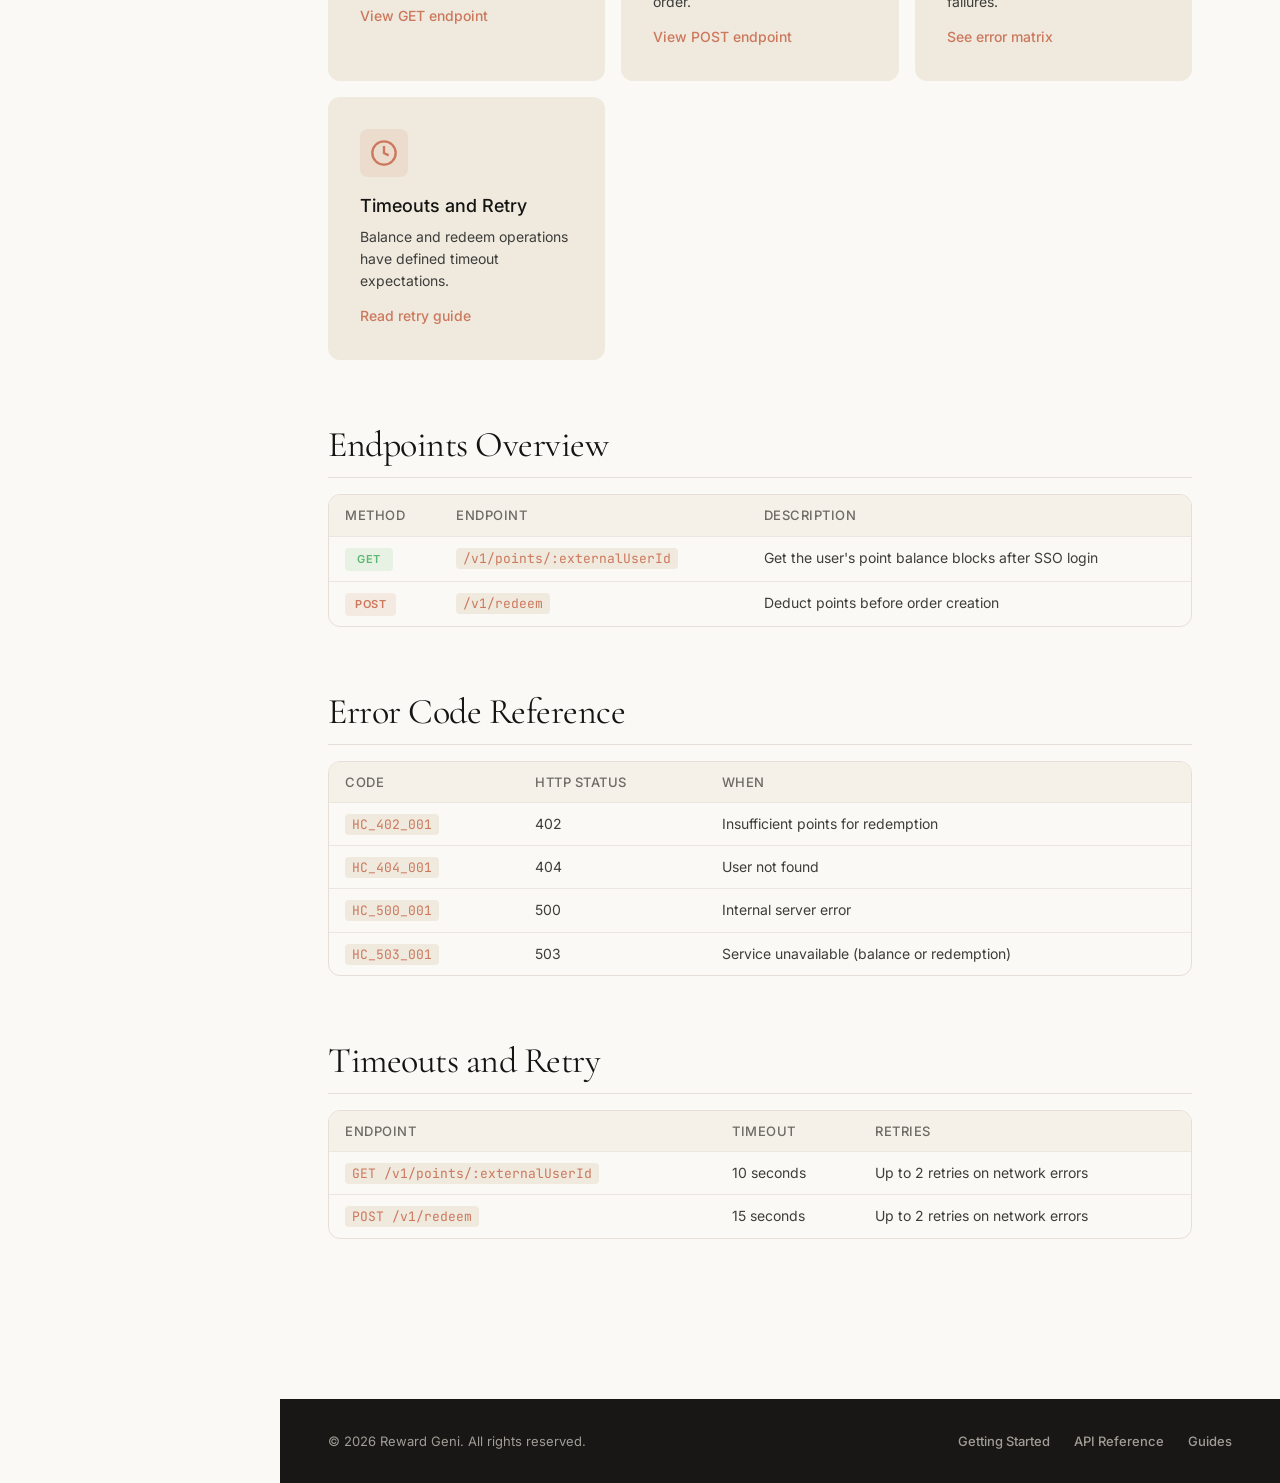
==== commit 9b8b4441: "feat(authentication): add token-based /auth/token flow - Update README to describe POST /auth/token " ====
--- a/index.html
+++ b/index.html
@@ -6,9 +6,9 @@
     <meta name="viewport" content="width=device-width, initial-scale=1.0">
     <title>Reward Geni - Hybrid Client API (Part B)</title>
     <meta name="description"
-        content="Part B Hybrid Client API documentation for Reward Geni. Includes x-api-key authentication, point balance sync, point redemption, error codes, and retries.">
+        content="Part B Hybrid Client API documentation for Reward Geni. Includes token-based authentication, point balance sync, point redemption, error codes, and retries.">
     <meta name="keywords"
-        content="Reward Geni, Hybrid Client API, Part B, x-api-key, points, redemption, API documentation">
+        content="Reward Geni, Hybrid Client API, Part B, token authentication, points, redemption, API documentation">
     <meta name="author" content="Reward Geni">
     <meta property="og:title" content="Reward Geni - Hybrid Client API (Part B)">
     <meta property="og:description"
@@ -50,6 +50,7 @@
                 <h3 class="nav-section-title">API Reference</h3>
                 <ul class="nav-list">
                     <li><a href="docs/api.html" class="nav-link">Overview</a></li>
+                    <li><a href="docs/api.html#generate-token" class="nav-link">POST /auth/token</a></li>
                     <li><a href="docs/api.html#get-point-balance" class="nav-link">GET /v1/points/:externalUserId</a>
                     </li>
                     <li><a href="docs/api.html#redeem-points" class="nav-link">POST /v1/redeem</a></li>
@@ -123,8 +124,17 @@
             </section>
 
             <section class="content-section">
-                <h2 id="authentication">Authentication <a href="#authentication" class="anchor-link">#</a></h2>
-                <p>Reward Geni calls your API using the following request headers:</p>
+                <h2 id="authentication">Authentication (Token-Based) <a href="#authentication" class="anchor-link">#</a>
+                </h2>
+                <p>Reward Geni uses a two-step authentication flow:</p>
+                <ol class="steps" style="margin-bottom:24px;padding-left:20px;">
+                    <li style="margin-bottom:12px;"><strong>Generate Token:</strong> Call <code>POST /auth/token</code>
+                        with <code>clientId</code> and <code>clientSecret</code> to obtain a Bearer token.</li>
+                    <li style="margin-bottom:12px;"><strong>Authenticated Calls:</strong> Use
+                        <code>Authorization: Bearer &lt;token&gt;</code> +
+                        <code>x-rg-secret: &lt;hybridRgSecret&gt;</code> headers for all API requests.
+                    </li>
+                </ol>
                 <div class="table-wrapper">
                     <table class="api-table">
                         <thead>
@@ -135,8 +145,12 @@
                         </thead>
                         <tbody>
                             <tr>
-                                <td><code>x-api-key</code></td>
-                                <td>Your <code>hybridClientApiKey</code></td>
+                                <td><code>Authorization</code></td>
+                                <td><code>Bearer &lt;accessToken&gt;</code></td>
+                            </tr>
+                            <tr>
+                                <td><code>x-rg-secret</code></td>
+                                <td>Your <code>hybridRgSecret</code></td>
                             </tr>
                             <tr>
                                 <td><code>Content-Type</code></td>
@@ -145,6 +159,8 @@
                         </tbody>
                     </table>
                 </div>
+                <p style="margin-top:12px;">Reward Geni caches the token in Redis and reuses it until expiry. A new
+                    token is generated automatically when the current one expires.</p>
             </section>
 
             <section class="content-section">
